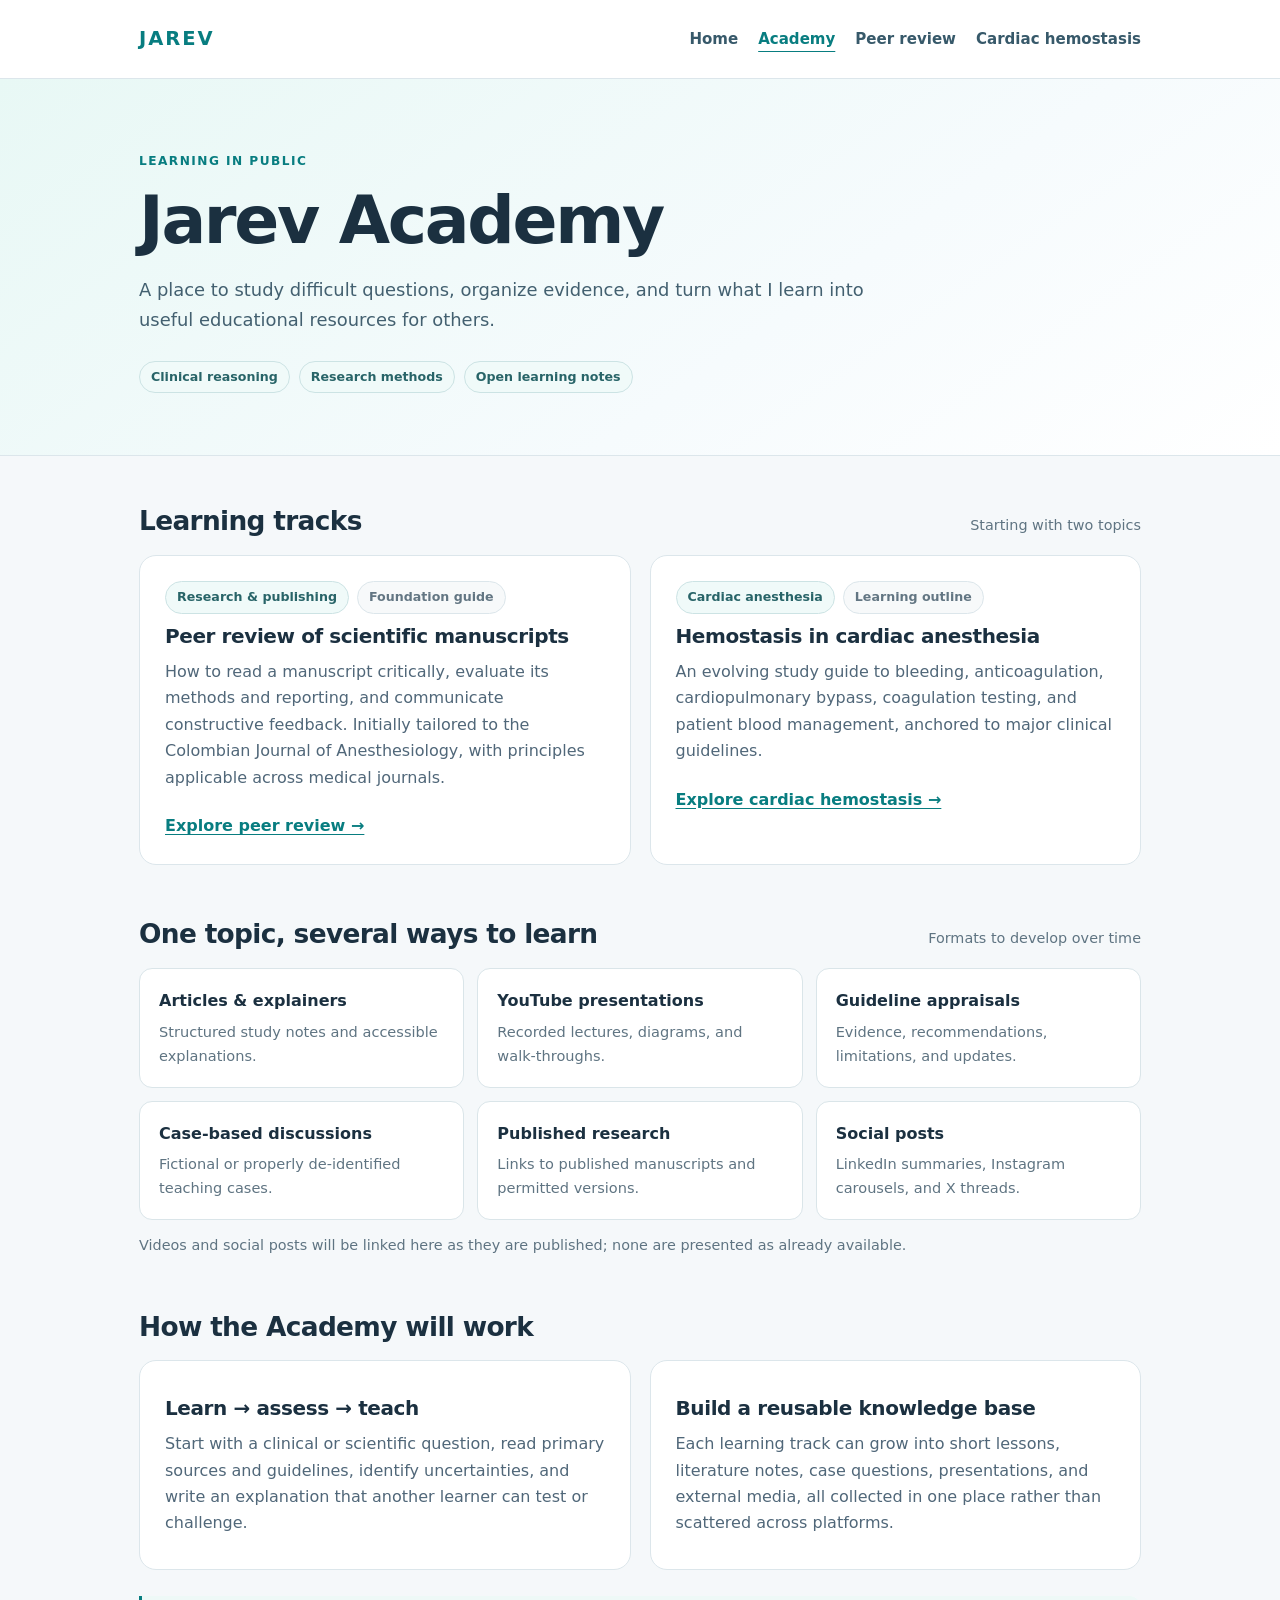
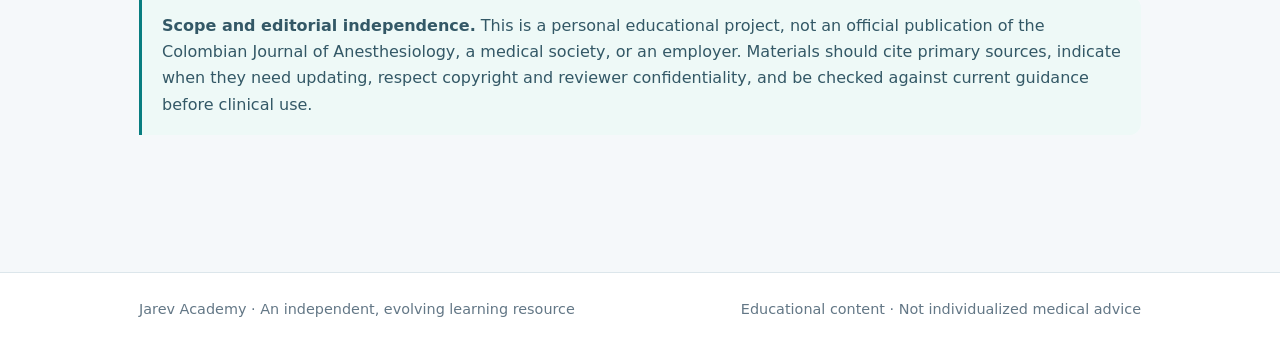
==== academy/index.html @ 8cf088fc "Create Jarev Academy: academy/index.html" ====
<!doctype html>
<html lang="en">
<head>
<meta charset="utf-8">
<meta name="viewport" content="width=device-width,initial-scale=1">
<meta name="description" content="A growing open knowledge base on medical publishing, perioperative medicine, and anesthesiology.">
<meta name="color-scheme" content="light">
<title>Home | Jarev Academy</title>
<link rel="stylesheet" href="styles.css">
</head>
<body>
<header class="site-header"><div class="container">
<a class="brand" href="../index.html">JAREV</a>
<nav class="site-nav" aria-label="Main navigation">
<a href="../index.html">Home</a>
<a href="index.html" aria-current="page">Academy</a>
<a href="peer-review.html" >Peer review</a>
<a href="cardiac-hemostasis.html" >Cardiac hemostasis</a>
</nav></div></header>

<section class="hero"><div class="container">
<p class="eyebrow">Learning in public</p>
<h1>Jarev Academy</h1>
<p class="lead">A place to study difficult questions, organize evidence, and turn what I learn into useful educational resources for others.</p>
<div class="hero-steps"><span class="pill">Clinical reasoning</span><span class="pill">Research methods</span><span class="pill">Open learning notes</span></div>
</div></section>
<main class="container page-main">
<section class="section" aria-labelledby="topics-title">
<div class="section-header"><h2 id="topics-title">Learning tracks</h2><span class="muted small">Starting with two topics</span></div>
<div class="grid">
<article class="card">
<div class="meta"><span class="pill">Research & publishing</span><span class="pill neutral">Foundation guide</span></div>
<h3>Peer review of scientific manuscripts</h3>
<p>How to read a manuscript critically, evaluate its methods and reporting, and communicate constructive feedback. Initially tailored to the Colombian Journal of Anesthesiology, with principles applicable across medical journals.</p>
<a class="card-link" href="peer-review.html">Explore peer review →</a>
</article>
<article class="card">
<div class="meta"><span class="pill">Cardiac anesthesia</span><span class="pill neutral">Learning outline</span></div>
<h3>Hemostasis in cardiac anesthesia</h3>
<p>An evolving study guide to bleeding, anticoagulation, cardiopulmonary bypass, coagulation testing, and patient blood management, anchored to major clinical guidelines.</p>
<a class="card-link" href="cardiac-hemostasis.html">Explore cardiac hemostasis →</a>
</article>
</div></section>
<section class="section" aria-labelledby="formats-title">
<div class="section-header"><h2 id="formats-title">One topic, several ways to learn</h2><span class="muted small">Formats to develop over time</span></div>
<div class="formats">
<div class="format"><h3>Articles & explainers</h3><p>Structured study notes and accessible explanations.</p></div>
<div class="format"><h3>YouTube presentations</h3><p>Recorded lectures, diagrams, and walk-throughs.</p></div>
<div class="format"><h3>Guideline appraisals</h3><p>Evidence, recommendations, limitations, and updates.</p></div>
<div class="format"><h3>Case-based discussions</h3><p>Fictional or properly de-identified teaching cases.</p></div>
<div class="format"><h3>Published research</h3><p>Links to published manuscripts and permitted versions.</p></div>
<div class="format"><h3>Social posts</h3><p>LinkedIn summaries, Instagram carousels, and X threads.</p></div>
</div>
<p class="muted small">Videos and social posts will be linked here as they are published; none are presented as already available.</p>
</section>
<section class="section" aria-labelledby="approach-title">
<div class="section-header"><h2 id="approach-title">How the Academy will work</h2></div>
<div class="grid">
<div class="card"><h3>Learn → assess → teach</h3><p>Start with a clinical or scientific question, read primary sources and guidelines, identify uncertainties, and write an explanation that another learner can test or challenge.</p></div>
<div class="card"><h3>Build a reusable knowledge base</h3><p>Each learning track can grow into short lessons, literature notes, case questions, presentations, and external media, all collected in one place rather than scattered across platforms.</p></div>
</div>
<div class="note"><strong>Scope and editorial independence.</strong> This is a personal educational project, not an official publication of the Colombian Journal of Anesthesiology, a medical society, or an employer. Materials should cite primary sources, indicate when they need updating, respect copyright and reviewer confidentiality, and be checked against current guidance before clinical use.</div>
</section>
</main>
<footer class="footer"><div class="container"><span>Jarev Academy · An independent, evolving learning resource</span><span>Educational content · Not individualized medical advice</span></div></footer>
</body></html>
---- academy/styles.css ----
:root{font-family:system-ui,-apple-system,"Segoe UI",sans-serif;color:#1b3040;background:#f5f8fa;font-synthesis:none}*{box-sizing:border-box}html{scroll-behavior:smooth}body{margin:0;line-height:1.65}a{color:#087d80;text-underline-offset:3px}a:hover{color:#05595c}.container{max-width:1050px;margin:auto;padding:0 24px}.site-header{border-bottom:1px solid #dce6eb;background:#fff}.site-header .container{display:flex;justify-content:space-between;align-items:center;gap:20px;flex-wrap:wrap;min-height:78px;padding-top:12px;padding-bottom:12px}.brand{font-weight:800;letter-spacing:.1em;color:#087d80;text-decoration:none;font-size:1.22rem}.site-nav{display:flex;align-items:center;flex-wrap:wrap;gap:20px}.site-nav a{font-size:.94rem;color:#37596a;text-decoration:none;font-weight:550}.site-nav a[aria-current="page"]{color:#087d80;text-decoration:underline;text-underline-offset:7px}.hero{padding:72px 0 62px;background:linear-gradient(145deg,#e8f8f5 0%,#f6fbfd 62%,#fff 100%);border-bottom:1px solid #dce6eb}.eyebrow{font-size:.76rem;font-weight:800;color:#087d80;text-transform:uppercase;letter-spacing:.12em;margin:0 0 12px}.hero h1{font-size:clamp(2.3rem,5.5vw,4.15rem);letter-spacing:-.035em;line-height:1.12;max-width:780px;margin:0 0 18px}.lead{font-size:1.12rem;color:#436070;max-width:760px;margin:0 0 24px}.hero-steps{display:flex;gap:9px;flex-wrap:wrap;margin-top:26px}.pill{display:inline-block;border:1px solid #cce3e4;border-radius:50px;padding:5px 11px;background:#f0faf9;color:#286468;font-weight:650;font-size:.79rem}.pill.neutral{border-color:#dce6eb;background:#f7f9fa;color:#637683}.pill.soon{background:#fff9eb;border-color:#f0dfb5;color:#79591c}.page-main{padding-top:48px;padding-bottom:85px}.section-header{display:flex;align-items:baseline;justify-content:space-between;gap:16px;flex-wrap:wrap;margin:0 0 17px}.section-header h2,.section-heading{font-size:1.65rem;line-height:1.25;letter-spacing:-.025em;margin:0}.muted{color:#5f7482}.small{font-size:.9rem}.grid{display:grid;grid-template-columns:repeat(2,minmax(0,1fr));gap:19px}.card{background:#fff;border:1px solid #dce6eb;border-radius:17px;padding:25px}.card h3{font-size:1.25rem;letter-spacing:-.02em;line-height:1.35;margin:9px 0 9px}.card p{margin:7px 0;color:#506779}.card .meta{display:flex;gap:8px;flex-wrap:wrap}.card .card-link{display:inline-block;font-weight:750;margin-top:15px}.section{margin-bottom:52px}.formats{display:grid;grid-template-columns:repeat(3,minmax(0,1fr));gap:13px}.format{border:1px solid #dae5e9;background:#fff;border-radius:13px;padding:19px}.format h3{font-size:1rem;margin:0 0 5px}.format p{font-size:.91rem;color:#5f7482;margin:0}.note{background:#eef9f7;border-left:3px solid #087d80;border-radius:0 12px 12px 0;padding:17px 20px;margin:26px 0;color:#335866}.note.warning{background:#fff9ee;border-left-color:#a4751c;color:#665026}.link-list{padding-left:22px}.link-list li{margin:8px 0}.columns{display:grid;grid-template-columns:minmax(0,2fr) minmax(240px,1fr);gap:26px;align-items:start}.article h2{font-size:1.55rem;line-height:1.25;margin:35px 0 13px}.article h3{font-size:1.13rem;margin:26px 0 10px}.article p,.article li{max-width:76ch}.article li{margin:8px 0}.article ol,.article ul{padding-left:25px}.sidebar{position:sticky;top:20px}.sidebar .card{padding:20px}.sidebar h2{font-size:1.04rem;margin:0 0 10px}.sidebar ul{padding-left:20px;margin:0}.sidebar li{margin:7px 0}.breadcrumb{font-size:.87rem;color:#617787;margin-bottom:12px}.breadcrumb a{color:#466575}.article-head{padding-bottom:25px;border-bottom:1px solid #dce6eb;margin-bottom:28px}.article-head h1{font-size:clamp(2rem,5vw,3.2rem);letter-spacing:-.03em;line-height:1.16;margin:6px 0 15px}.article-head .lead{margin:0 0 15px;font-size:1.07rem}.step{padding:14px 18px;background:white;border:1px solid #dce6eb;border-radius:11px;margin:10px 0}.step strong{display:block}.references li{overflow-wrap:anywhere}.footer{border-top:1px solid #dce6eb;padding:25px 0 37px;color:#637786;font-size:.9rem;background:#fff}.footer .container{display:flex;justify-content:space-between;gap:14px;flex-wrap:wrap}.back{display:inline-block;margin-top:28px;font-weight:650}@media(max-width:800px){.columns{grid-template-columns:1fr}.sidebar{position:static}.formats{grid-template-columns:repeat(2,minmax(0,1fr))}}@media(max-width:620px){.grid,.formats{grid-template-columns:1fr}.hero{padding:50px 0 45px}.page-main{padding-top:32px;padding-bottom:60px}.site-header .container{gap:7px}.site-nav{gap:13px}.card{padding:20px}}
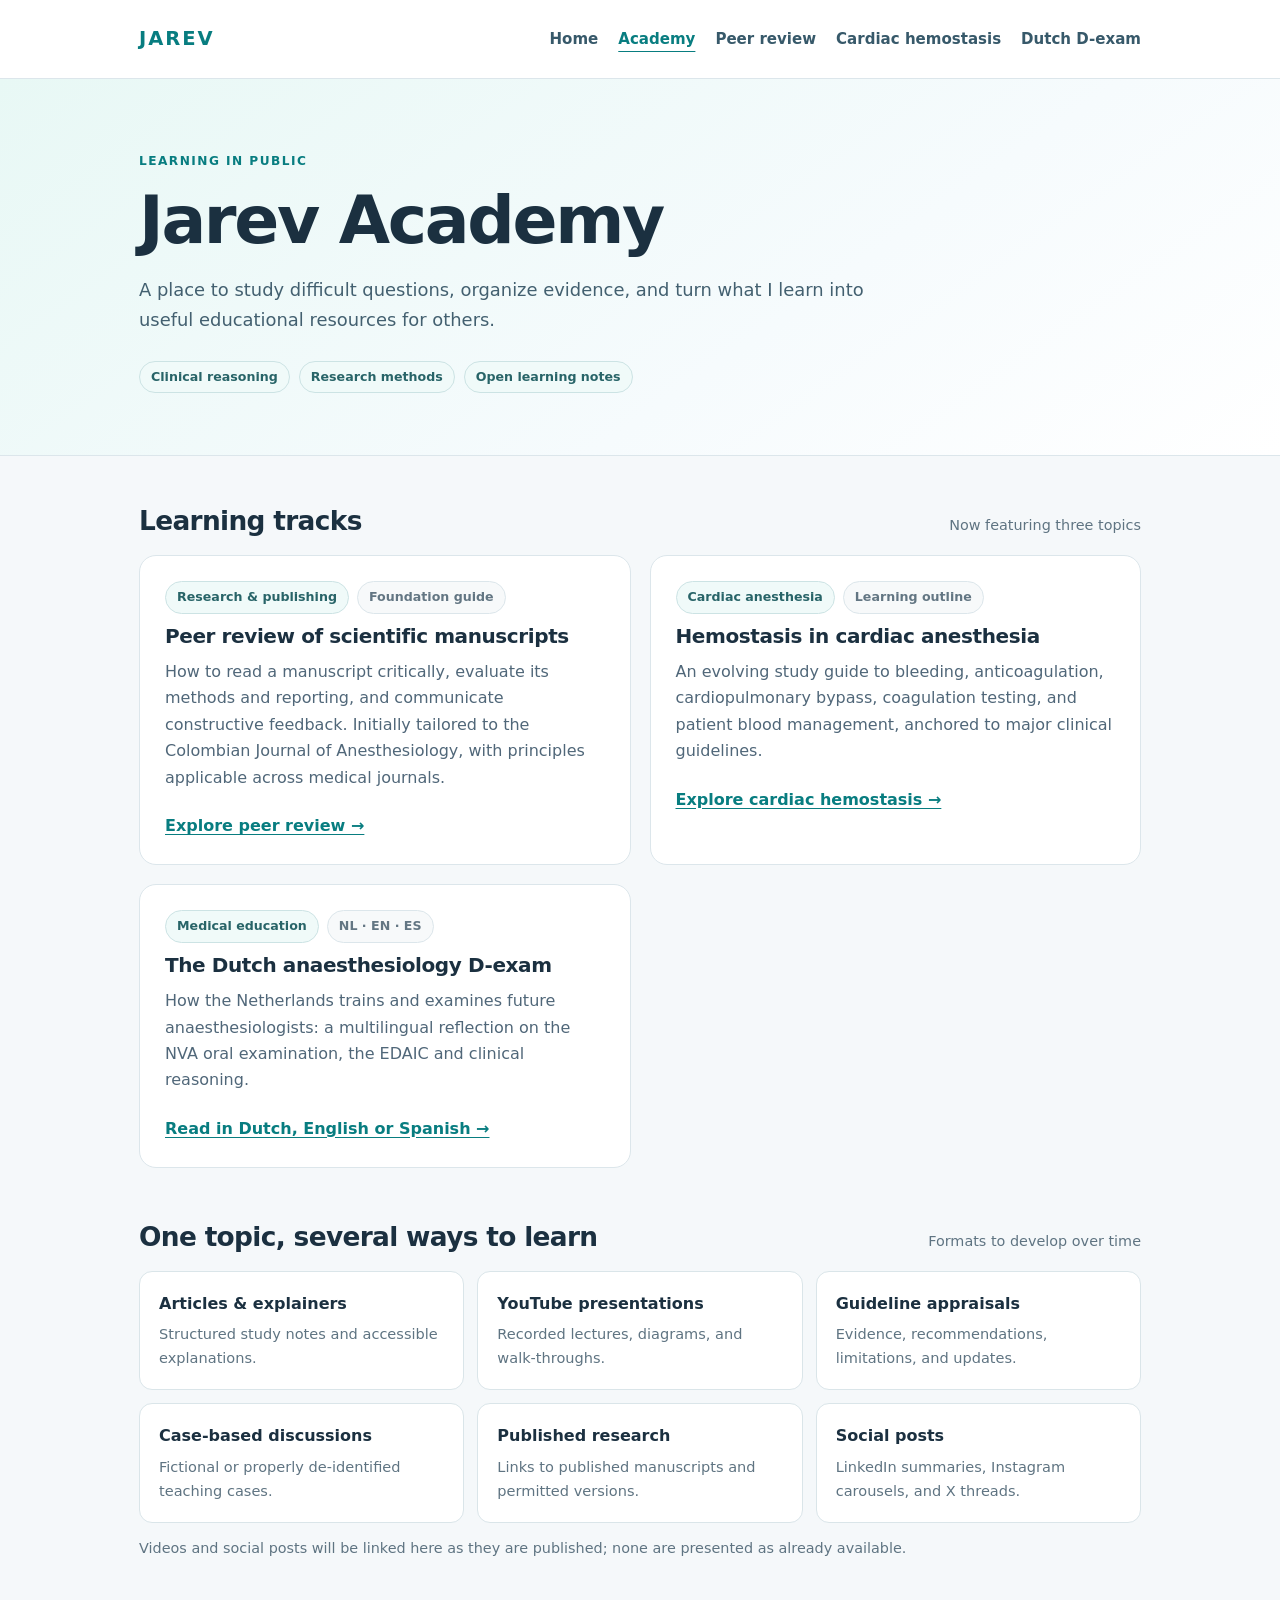
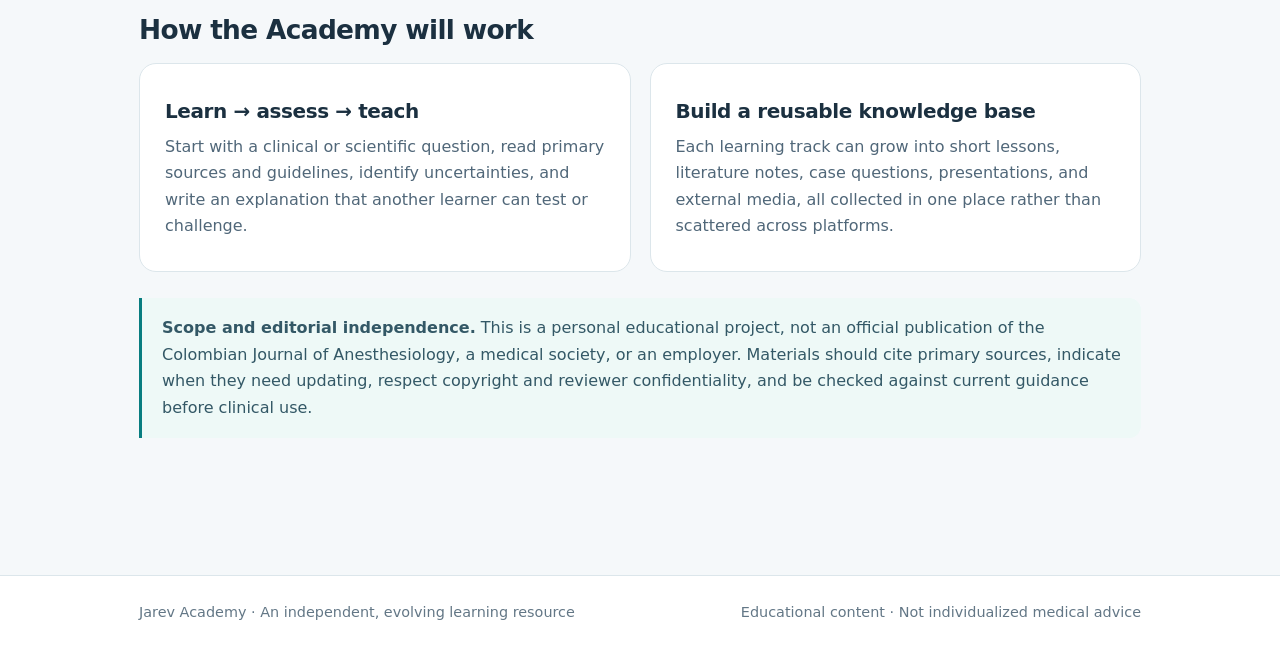
==== commit f0f338e0: "Feature trilingual D-exam article in Jarev Academy" ====
--- a/academy/index.html
+++ b/academy/index.html
@@ -16,6 +16,7 @@
 <a href="index.html" aria-current="page">Academy</a>
 <a href="peer-review.html" >Peer review</a>
 <a href="cardiac-hemostasis.html" >Cardiac hemostasis</a>
+<a href="d-examen-anesthesiologie.html">Dutch D-exam</a>
 </nav></div></header>
 
 <section class="hero"><div class="container">
@@ -26,7 +27,7 @@
 </div></section>
 <main class="container page-main">
 <section class="section" aria-labelledby="topics-title">
-<div class="section-header"><h2 id="topics-title">Learning tracks</h2><span class="muted small">Starting with two topics</span></div>
+<div class="section-header"><h2 id="topics-title">Learning tracks</h2><span class="muted small">Now featuring three topics</span></div>
 <div class="grid">
 <article class="card">
 <div class="meta"><span class="pill">Research & publishing</span><span class="pill neutral">Foundation guide</span></div>
@@ -40,6 +41,7 @@
 <p>An evolving study guide to bleeding, anticoagulation, cardiopulmonary bypass, coagulation testing, and patient blood management, anchored to major clinical guidelines.</p>
 <a class="card-link" href="cardiac-hemostasis.html">Explore cardiac hemostasis →</a>
 </article>
+<article class="card"><div class="meta"><span class="pill">Medical education</span><span class="pill neutral">NL · EN · ES</span></div><h3>The Dutch anaesthesiology D-exam</h3><p>How the Netherlands trains and examines future anaesthesiologists: a multilingual reflection on the NVA oral examination, the EDAIC and clinical reasoning.</p><a class="card-link" href="d-examen-anesthesiologie.html">Read in Dutch, English or Spanish →</a></article>
 </div></section>
 <section class="section" aria-labelledby="formats-title">
 <div class="section-header"><h2 id="formats-title">One topic, several ways to learn</h2><span class="muted small">Formats to develop over time</span></div>
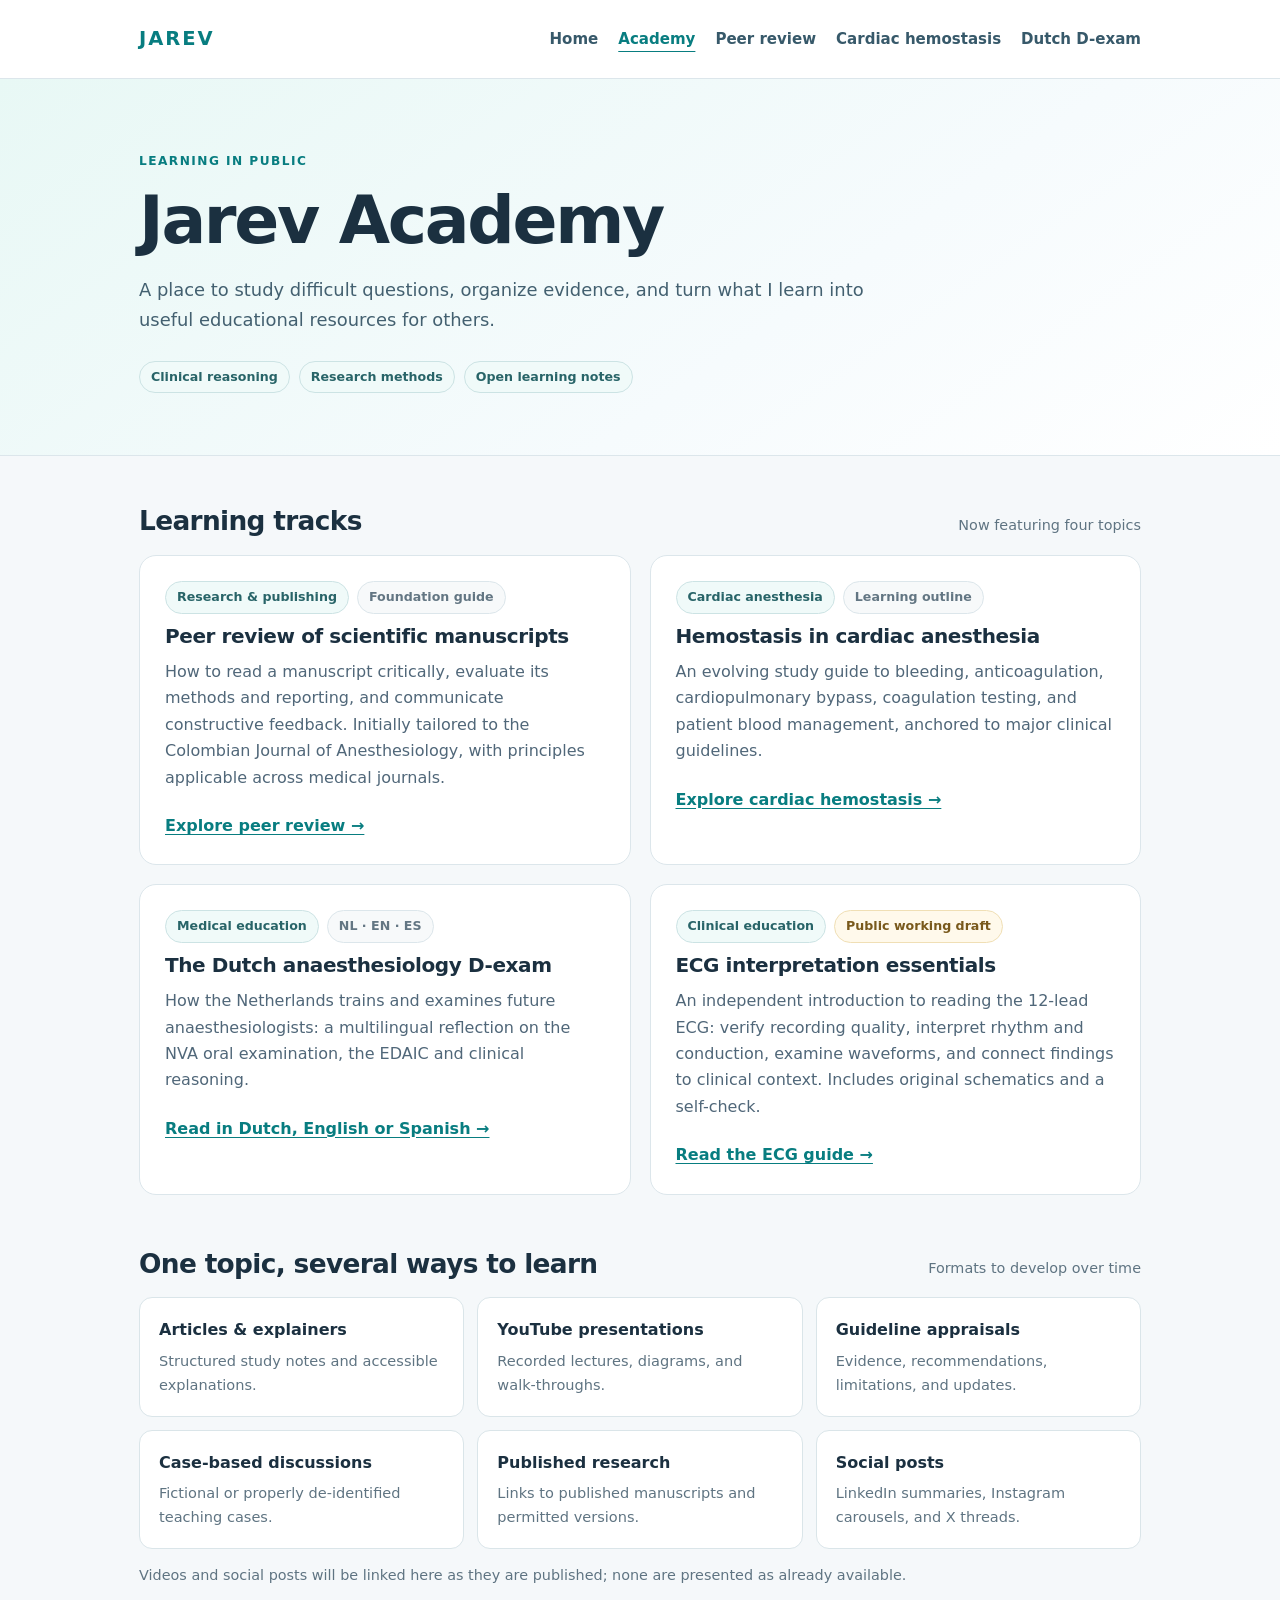
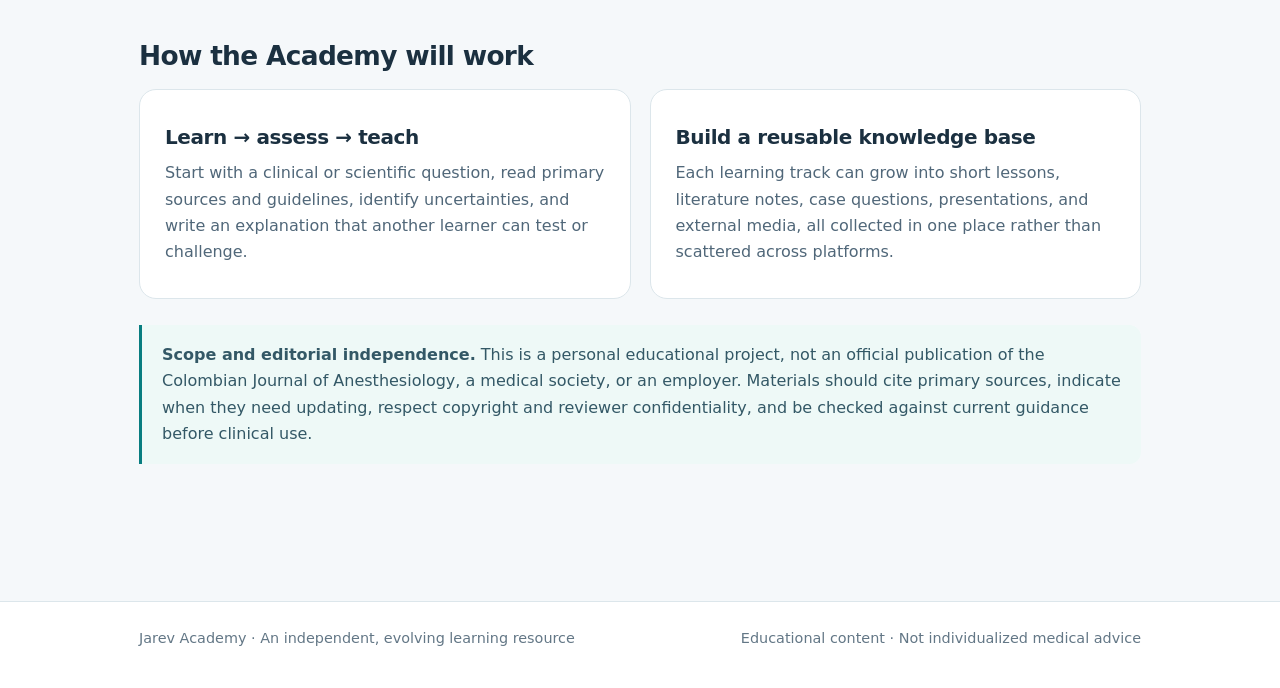
==== commit 2298fdfc: "Link public ECG interpretation draft from Jarev Academy hub" ====
--- a/academy/index.html
+++ b/academy/index.html
@@ -27,7 +27,7 @@
 </div></section>
 <main class="container page-main">
 <section class="section" aria-labelledby="topics-title">
-<div class="section-header"><h2 id="topics-title">Learning tracks</h2><span class="muted small">Now featuring three topics</span></div>
+<div class="section-header"><h2 id="topics-title">Learning tracks</h2><span class="muted small">Now featuring four topics</span></div>
 <div class="grid">
 <article class="card">
 <div class="meta"><span class="pill">Research & publishing</span><span class="pill neutral">Foundation guide</span></div>
@@ -42,6 +42,12 @@
 <a class="card-link" href="cardiac-hemostasis.html">Explore cardiac hemostasis →</a>
 </article>
 <article class="card"><div class="meta"><span class="pill">Medical education</span><span class="pill neutral">NL · EN · ES</span></div><h3>The Dutch anaesthesiology D-exam</h3><p>How the Netherlands trains and examines future anaesthesiologists: a multilingual reflection on the NVA oral examination, the EDAIC and clinical reasoning.</p><a class="card-link" href="d-examen-anesthesiologie.html">Read in Dutch, English or Spanish →</a></article>
+<article class="card">
+<div class="meta"><span class="pill">Clinical education</span><span class="pill soon">Public working draft</span></div>
+<h3>ECG interpretation essentials</h3>
+<p>An independent introduction to reading the 12-lead ECG: verify recording quality, interpret rhythm and conduction, examine waveforms, and connect findings to clinical context. Includes original schematics and a self-check.</p>
+<a class="card-link" href="ecg-essentials.html">Read the ECG guide →</a>
+</article>
 </div></section>
 <section class="section" aria-labelledby="formats-title">
 <div class="section-header"><h2 id="formats-title">One topic, several ways to learn</h2><span class="muted small">Formats to develop over time</span></div>
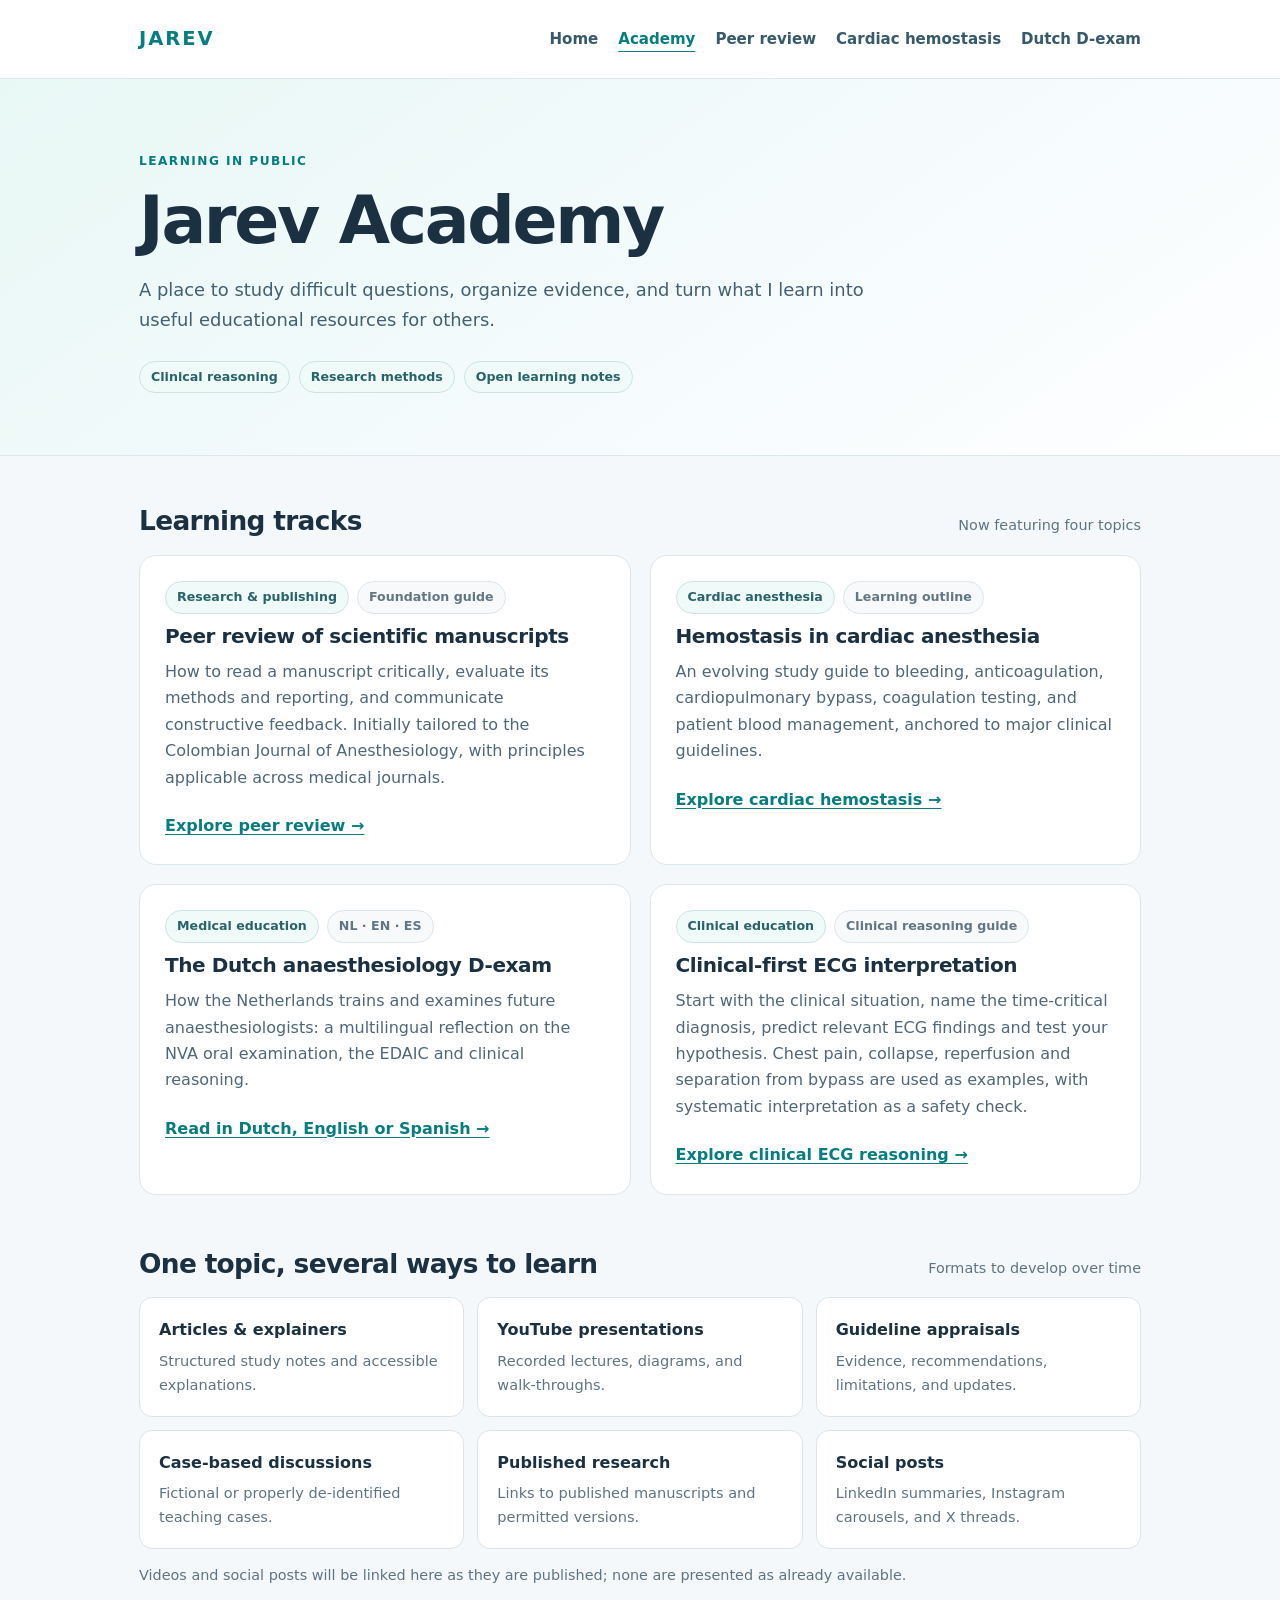
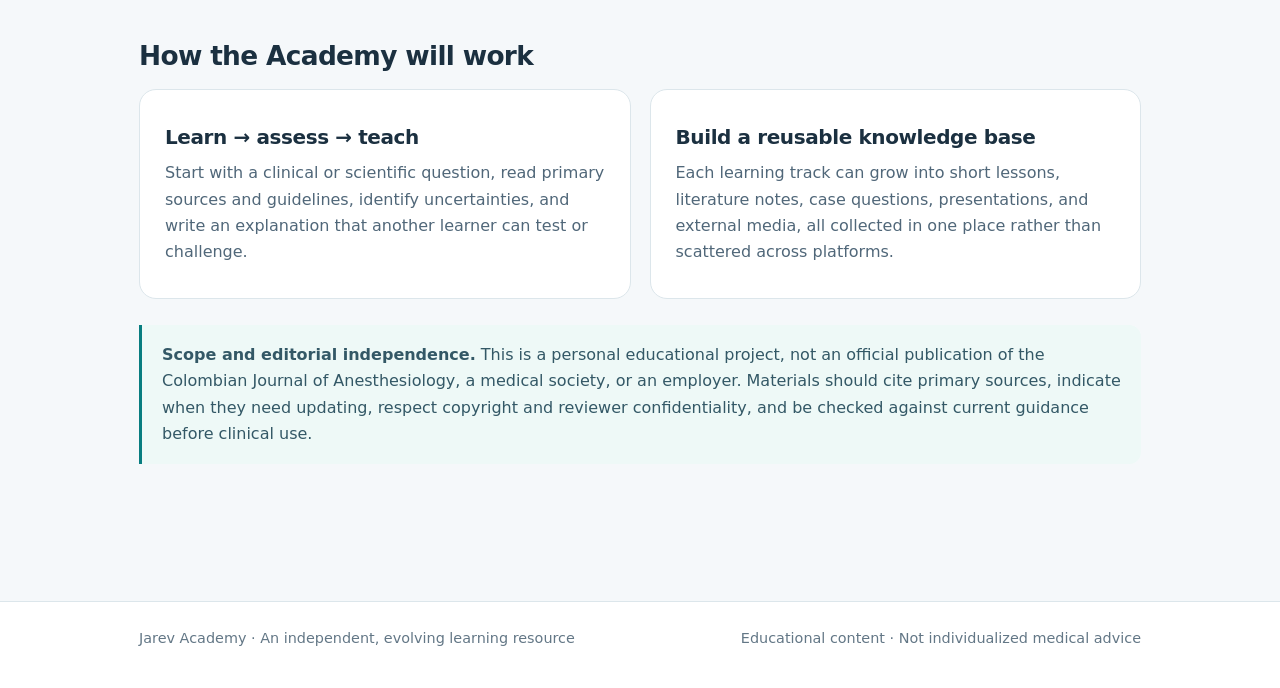
==== commit ca005f5d: "Update ECG Academy card to clinical-first approach" ====
--- a/academy/index.html
+++ b/academy/index.html
@@ -43,10 +43,10 @@
 </article>
 <article class="card"><div class="meta"><span class="pill">Medical education</span><span class="pill neutral">NL · EN · ES</span></div><h3>The Dutch anaesthesiology D-exam</h3><p>How the Netherlands trains and examines future anaesthesiologists: a multilingual reflection on the NVA oral examination, the EDAIC and clinical reasoning.</p><a class="card-link" href="d-examen-anesthesiologie.html">Read in Dutch, English or Spanish →</a></article>
 <article class="card">
-<div class="meta"><span class="pill">Clinical education</span><span class="pill soon">Public working draft</span></div>
-<h3>ECG interpretation essentials</h3>
-<p>An independent introduction to reading the 12-lead ECG: verify recording quality, interpret rhythm and conduction, examine waveforms, and connect findings to clinical context. Includes original schematics and a self-check.</p>
-<a class="card-link" href="ecg-essentials.html">Read the ECG guide →</a>
+<div class="meta"><span class="pill">Clinical education</span><span class="pill neutral">Clinical reasoning guide</span></div>
+<h3>Clinical-first ECG interpretation</h3>
+<p>Start with the clinical situation, name the time-critical diagnosis, predict relevant ECG findings and test your hypothesis. Chest pain, collapse, reperfusion and separation from bypass are used as examples, with systematic interpretation as a safety check.</p>
+<a class="card-link" href="ecg-essentials.html">Explore clinical ECG reasoning →</a>
 </article>
 </div></section>
 <section class="section" aria-labelledby="formats-title">
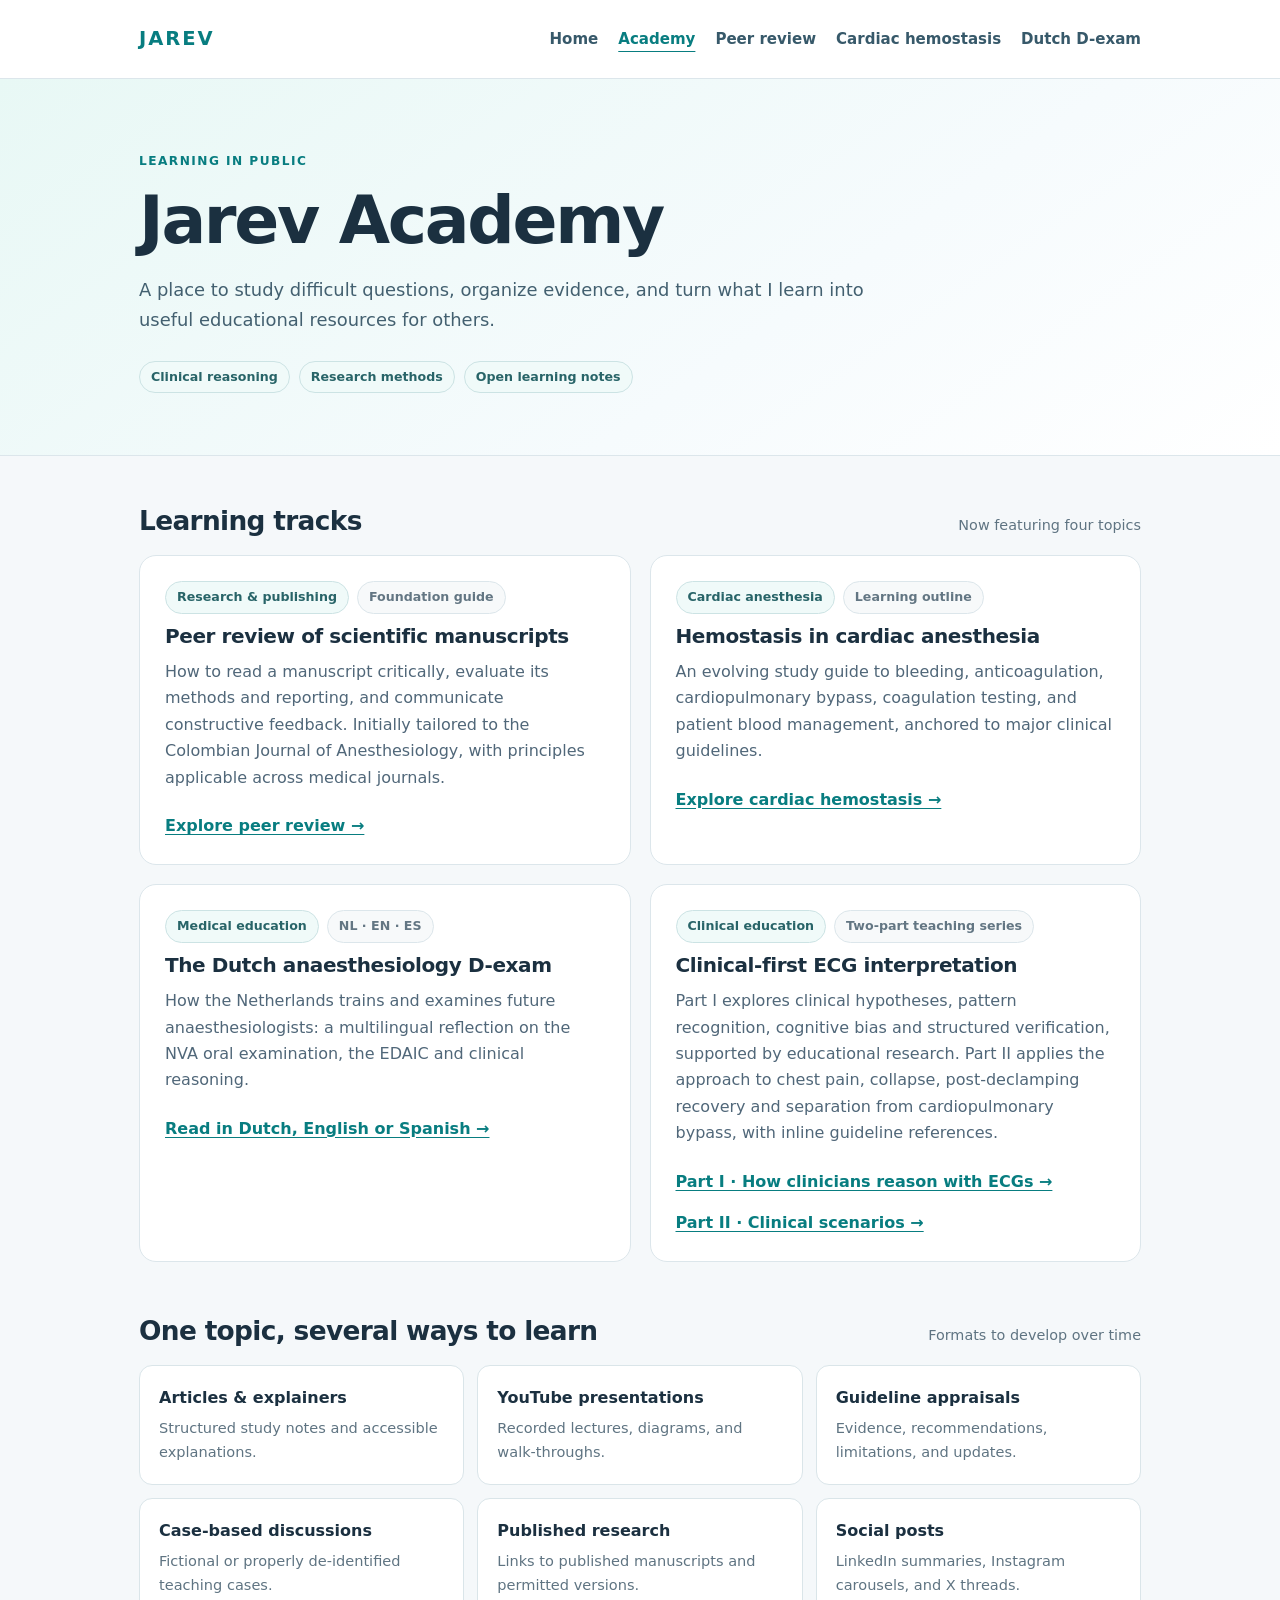
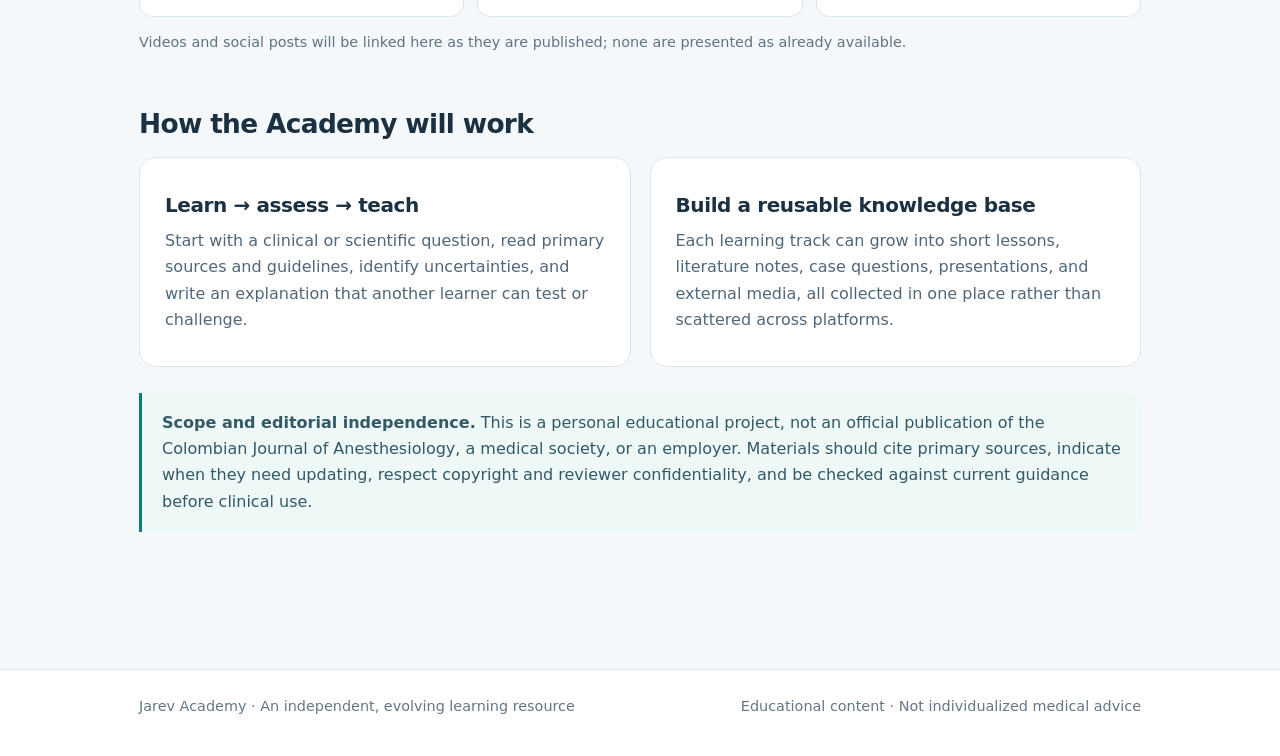
==== commit cc088113: "Show two-part clinical ECG series on Jarev Academy home" ====
--- a/academy/index.html
+++ b/academy/index.html
@@ -43,10 +43,11 @@
 </article>
 <article class="card"><div class="meta"><span class="pill">Medical education</span><span class="pill neutral">NL · EN · ES</span></div><h3>The Dutch anaesthesiology D-exam</h3><p>How the Netherlands trains and examines future anaesthesiologists: a multilingual reflection on the NVA oral examination, the EDAIC and clinical reasoning.</p><a class="card-link" href="d-examen-anesthesiologie.html">Read in Dutch, English or Spanish →</a></article>
 <article class="card">
-<div class="meta"><span class="pill">Clinical education</span><span class="pill neutral">Clinical reasoning guide</span></div>
+<div class="meta"><span class="pill">Clinical education</span><span class="pill neutral">Two-part teaching series</span></div>
 <h3>Clinical-first ECG interpretation</h3>
-<p>Start with the clinical situation, name the time-critical diagnosis, predict relevant ECG findings and test your hypothesis. Chest pain, collapse, reperfusion and separation from bypass are used as examples, with systematic interpretation as a safety check.</p>
-<a class="card-link" href="ecg-essentials.html">Explore clinical ECG reasoning →</a>
+<p>Part I explores clinical hypotheses, pattern recognition, cognitive bias and structured verification, supported by educational research. Part II applies the approach to chest pain, collapse, post-declamping recovery and separation from cardiopulmonary bypass, with inline guideline references.</p>
+<a class="card-link" href="ecg-essentials.html">Part I · How clinicians reason with ECGs →</a><br>
+<a class="card-link" href="ecg-clinical-cases.html">Part II · Clinical scenarios →</a>
 </article>
 </div></section>
 <section class="section" aria-labelledby="formats-title">
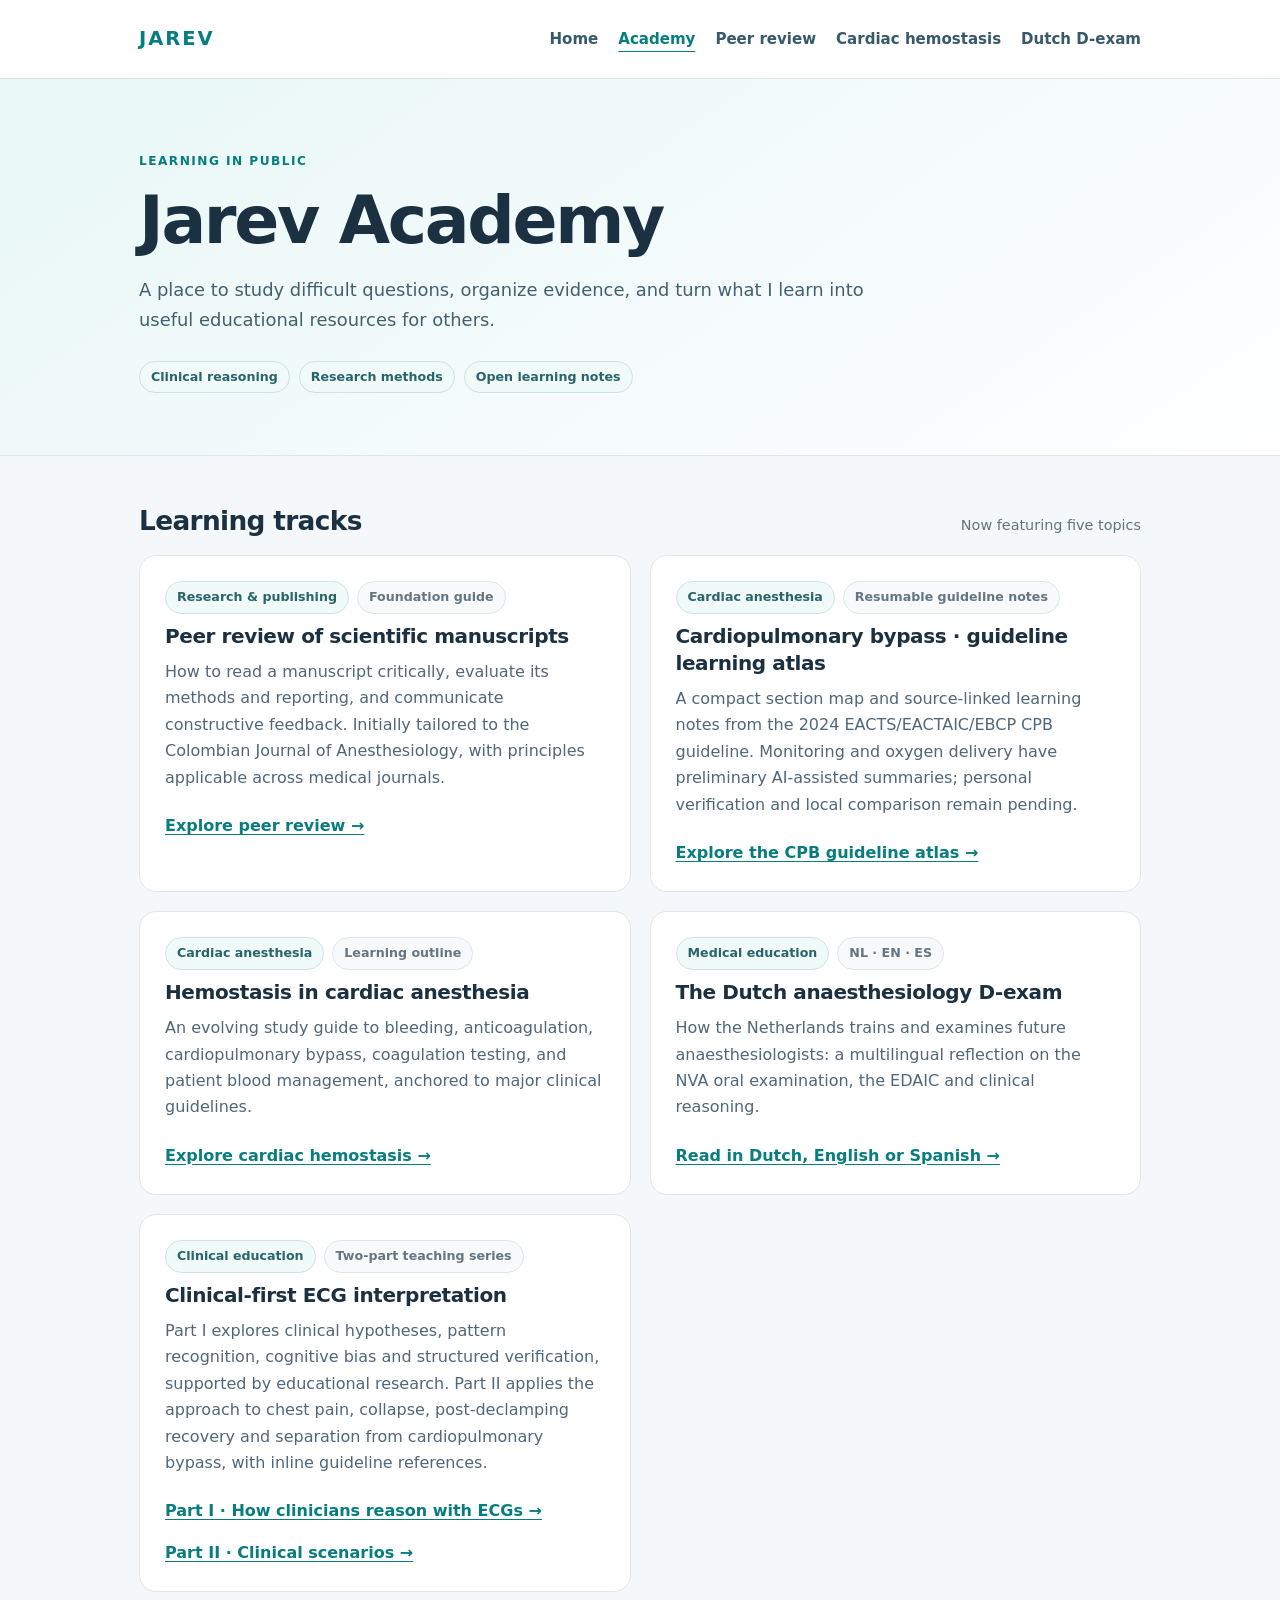
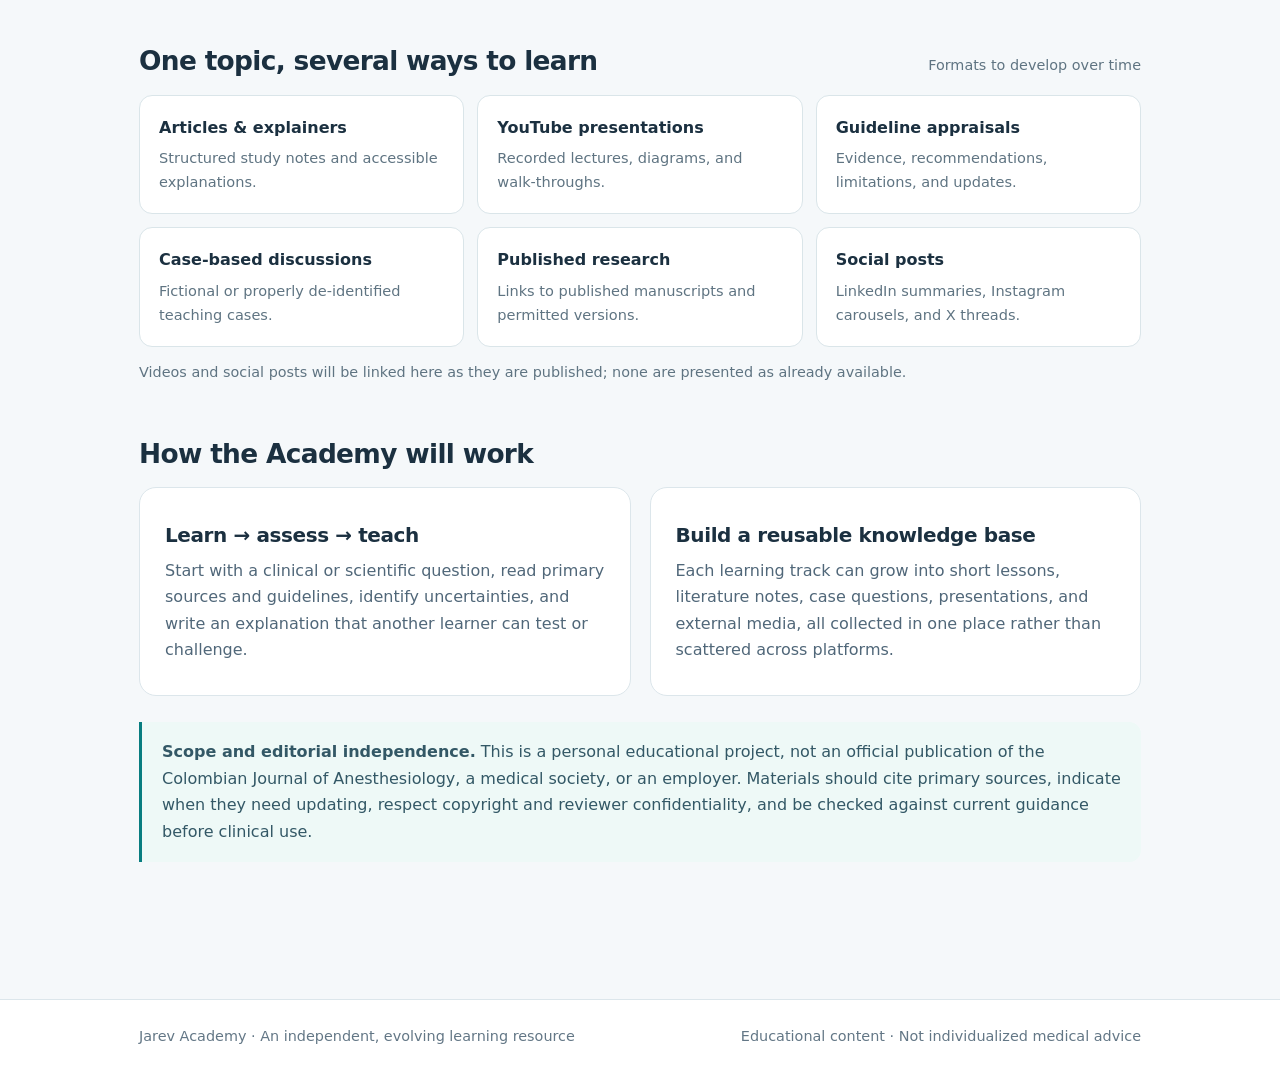
==== commit 0de81643: "Add CPB guideline learning atlas to Academy index" ====
--- a/academy/index.html
+++ b/academy/index.html
@@ -27,13 +27,19 @@
 </div></section>
 <main class="container page-main">
 <section class="section" aria-labelledby="topics-title">
-<div class="section-header"><h2 id="topics-title">Learning tracks</h2><span class="muted small">Now featuring four topics</span></div>
+<div class="section-header"><h2 id="topics-title">Learning tracks</h2><span class="muted small">Now featuring five topics</span></div>
 <div class="grid">
 <article class="card">
 <div class="meta"><span class="pill">Research & publishing</span><span class="pill neutral">Foundation guide</span></div>
 <h3>Peer review of scientific manuscripts</h3>
 <p>How to read a manuscript critically, evaluate its methods and reporting, and communicate constructive feedback. Initially tailored to the Colombian Journal of Anesthesiology, with principles applicable across medical journals.</p>
 <a class="card-link" href="peer-review.html">Explore peer review →</a>
+</article>
+<article class="card">
+<div class="meta"><span class="pill">Cardiac anesthesia</span><span class="pill neutral">Resumable guideline notes</span></div>
+<h3>Cardiopulmonary bypass · guideline learning atlas</h3>
+<p>A compact section map and source-linked learning notes from the 2024 EACTS/EACTAIC/EBCP CPB guideline. Monitoring and oxygen delivery have preliminary AI-assisted summaries; personal verification and local comparison remain pending.</p>
+<a class="card-link" href="cpb-guideline-notes.html">Explore the CPB guideline atlas →</a>
 </article>
 <article class="card">
 <div class="meta"><span class="pill">Cardiac anesthesia</span><span class="pill neutral">Learning outline</span></div>
